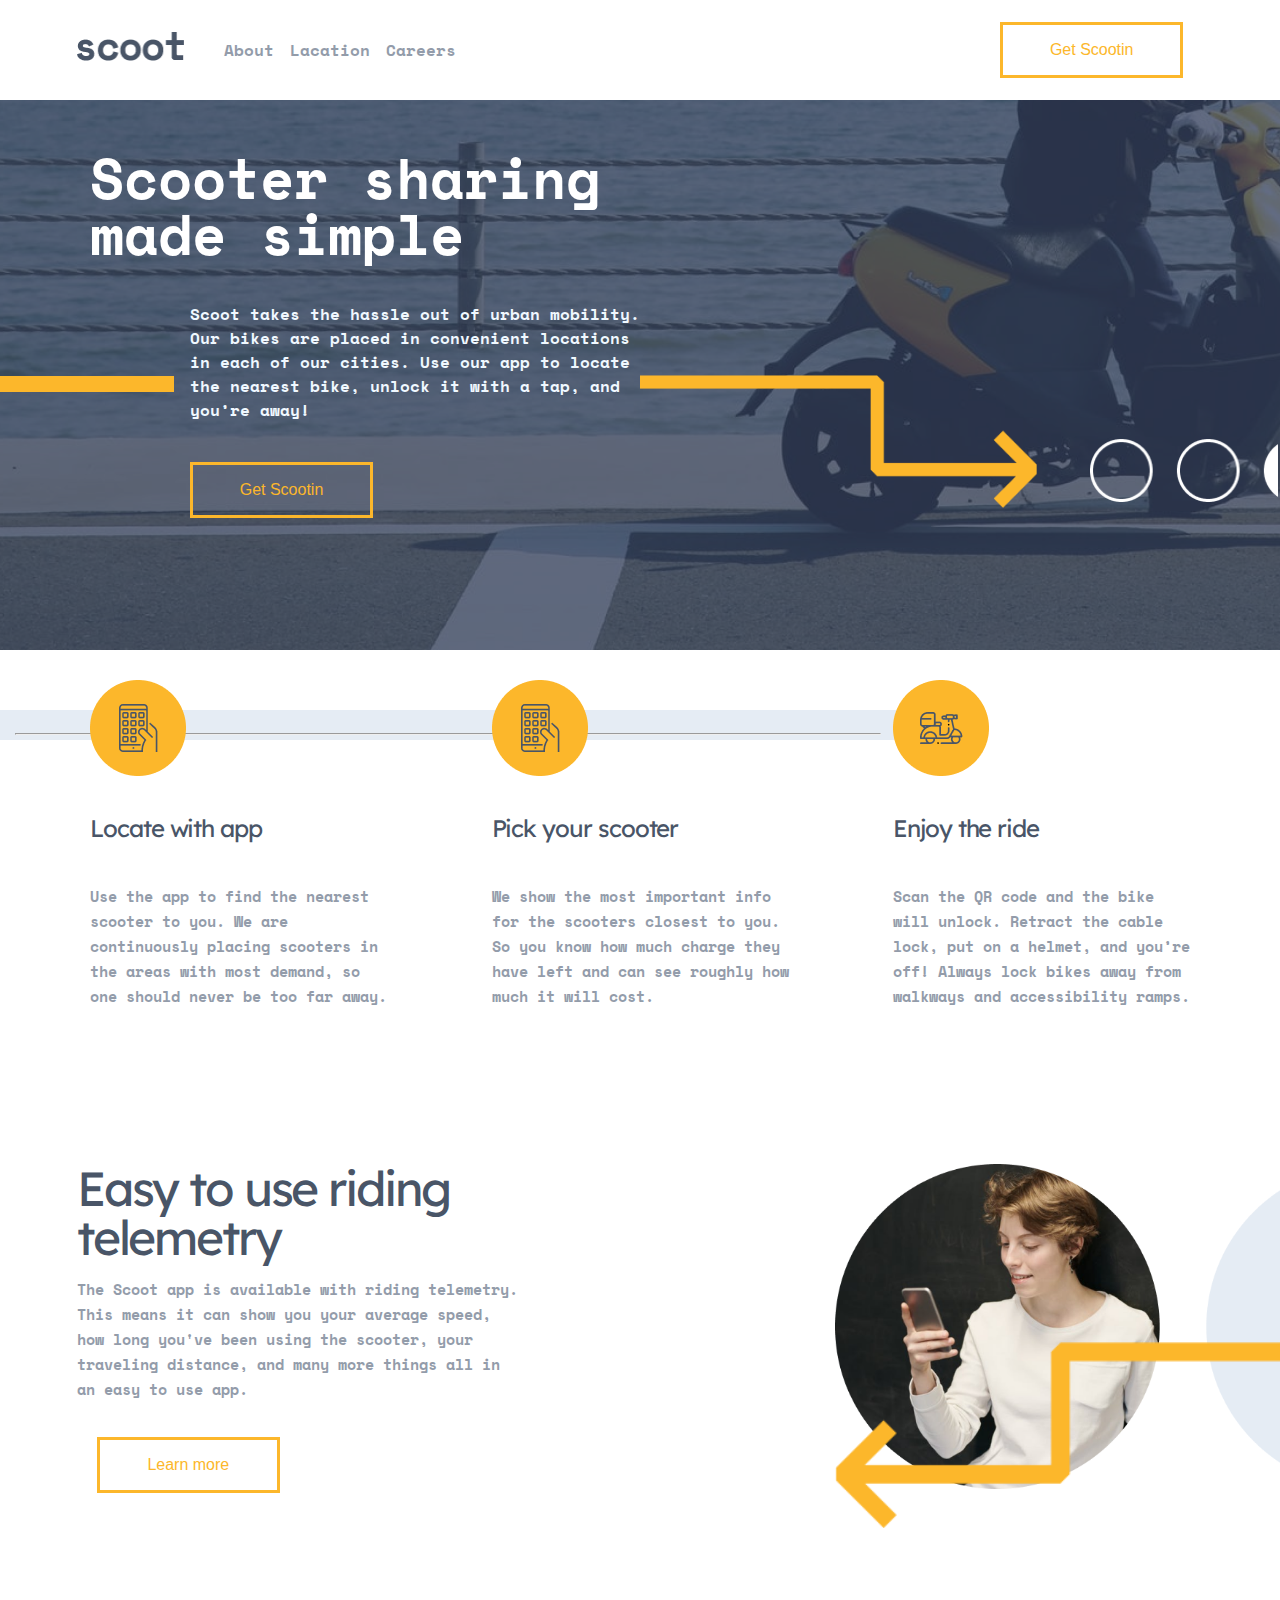
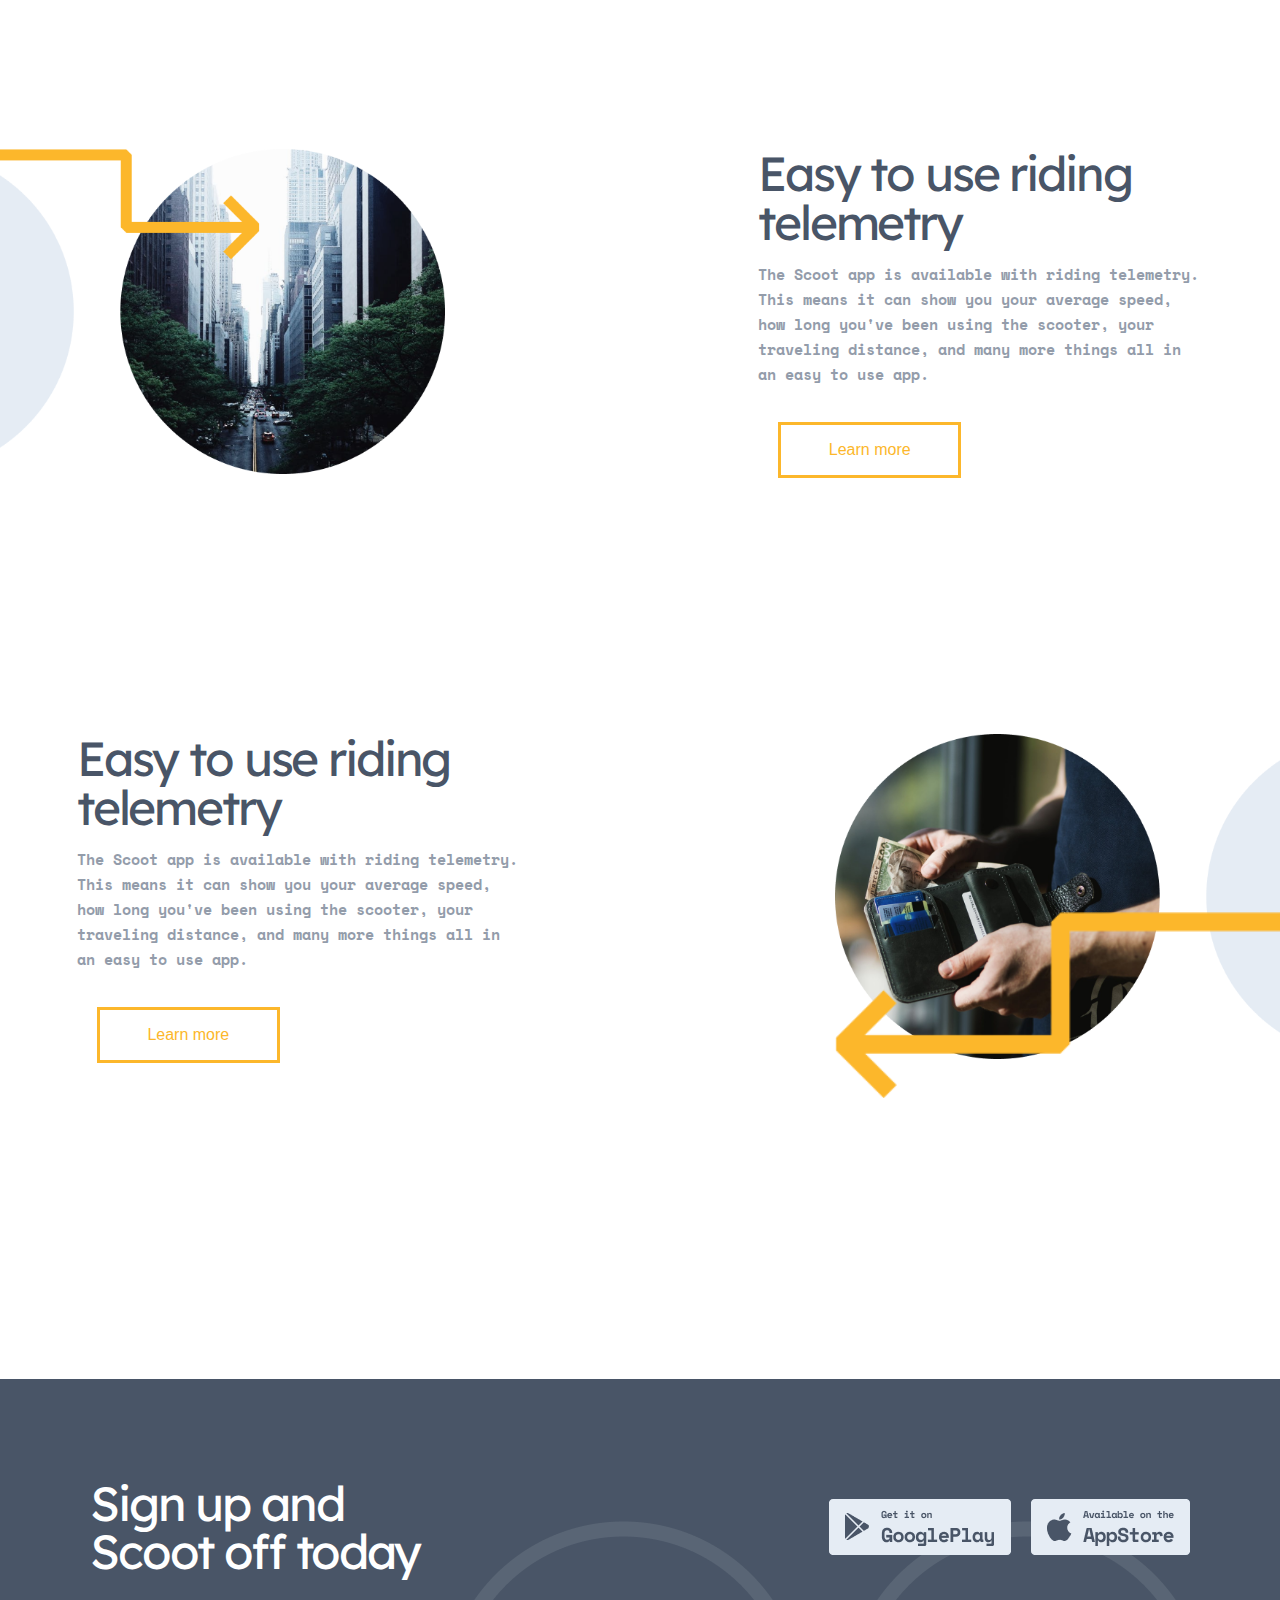
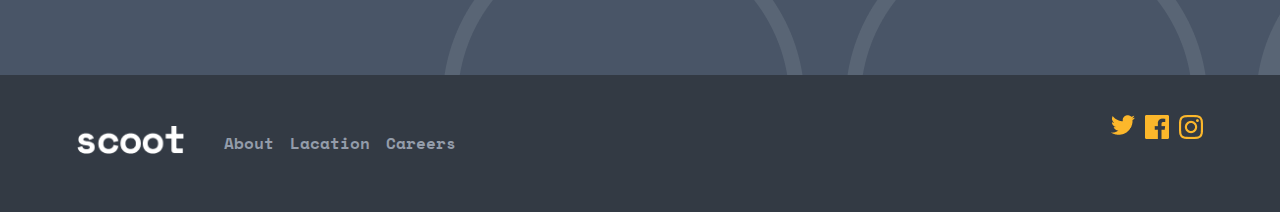
==== index.html @ 7765dd11 "nt-exam-month2" ====
<!DOCTYPE html>
<html lang="en">

<head>
  <meta charset="UTF-8" />
  <meta name="viewport" content="width=device-width, initial-scale=1.0" />
  <title></title>
  <link rel="stylesheet" href="css/main.css" />
</head>

<body>
  <h1 class="visually-hidden">Pixer</h1>

  <header class="header">
    <div class="header--nav">
      <img src="./img/burger.png" alt="" class="burger">
      <div class="logo">
        <a href="./index.html"><img src="./img/scoot.png" alt="" width="107px"></a>

      </div>

      <ul class="nav">
        <li class="nav--eliment"><a href="./about.html" class="nav--link">About</a></li>
        <li class="nav--eliment"><a href="" class="nav--link">Lacation</a></li>
        <li class="nav--eliment"><a href="" class="nav--link">Careers</a></li>
      </ul>
    </div>
    <button class="header--btn">Get Scootin</button>
  </header>


  <div class="intro">
    <div class="container">
      <span>Scooter sharing made simple</span>
      <p>Scoot takes the hassle out of urban mobility. Our bikes are placed in convenient locations in each of our
        cities. Use our app to locate the nearest bike, unlock it with a tap, and you’re away!</p>
      <button>Get Scootin</button>
    </div>
    <hr class="intro__hr">
    <img src="./img/Group1.png" alt="" class="intro--vector">
    <img src="./img/Group7.png" alt="" class="threesikl">
  </div>
  <section class="manual">
    <div class="manual__hr">
      <hr>
    </div>
    <div class="manual--boxs container">

      <div class="manual--box"><img src="./img/Group2.png" alt="" width="96px">
        <span>Locate with app</span>
        <p>Use the app to find the nearest scooter to you. We are continuously placing scooters in the areas with most
          demand, so one should never be too far away. </p>
      </div>
      <div class="manual--box"><img src="./img/Group2.png" alt="" width="96px">
        <span>Pick your scooter</span>
        <p>We show the most important info for the scooters closest to you. So you know how much charge they have left
          and can see roughly how much it will cost.</p>
      </div>
      <div class="manual--box"><img src="./img/Group3.png" alt="" width="96px">
        <span>Enjoy the ride</span>
        <p>Scan the QR code and the bike will unlock. Retract the cable lock, put on a helmet, and you’re off! Always
          lock bikes away from walkways and accessibility ramps.</p>
      </div>
    </div>
  </section>


  <section class="prioritys">
    <div class="priority">
      <div class="priority--text">
        <span>Easy to use
          riding telemetry</span>
        <p>The Scoot app is available with riding telemetry. This means it can show you your average speed, how long
          you've been using the scooter, your traveling distance, and many more things all in an easy to use app.</p>
        <button>Learn more</button>
      </div>
      <div class="priority--img">
        <img src="./img/Group16.png" alt=""><img src="./img/Group10.png" alt="" class="priority__victor">
      </div>
    </div>


    <div class="priority">
      <div class="priority--img">
        <img src="./img/Group41.png" alt="">
      </div>
      <div class="priority--text">
        <span>Easy to use
          riding telemetry</span>
        <p>The Scoot app is available with riding telemetry. This means it can show you your average speed, how long
          you've been using the scooter, your traveling distance, and many more things all in an easy to use app.</p>
        <button>Learn more</button>
      </div>

    </div>


    <div class="priority">
      <div class="priority--text">
        <span>Easy to use
          riding telemetry</span>
        <p>The Scoot app is available with riding telemetry. This means it can show you your average speed, how long
          you've been using the scooter, your traveling distance, and many more things all in an easy to use app.</p>
        <button>Learn more</button>
      </div>
      <div class="priority--img">
        <img src="./img/Group22.png" alt=""><img src="./img/Group10.png" alt="" class="priority__victor">
      </div>
    </div>
  </section>
  <section class="call">
    <div class="container call-container">

      <span>Sign up and Scoot off today</span>
      <div class="call--imges">
        <img src="./img/Group11.png" alt="">
        <img src="./img/Group12.png" alt="">
      </div>
    </div>

  </section>
  <footer class="footer">
    <div class="header--nav">
      <div class="logo">
        <a href="./index.html"><img src="./img/scoot1.png" alt="" width="107px"></a>

      </div>

      <ul class="nav footernav">
        <li class="nav--eliment"><a href="./about.html" class="nav--link">About</a></li>
        <li class="nav--eliment"><a href="" class="nav--link">Lacation</a></li>
        <li class="nav--eliment"><a href="" class="nav--link">Careers</a></li>
      </ul>
    </div>
    <div class="footer--img"><a href="#"><img src="./img/tweet.png" alt=""></a><a href="#"><img src="./img/face.png" alt=""></a><a href="#"><img src="./img/insta.png" alt=""></a></div>
  </footer>
</body>

</html>
---- css/main.css ----
/*! normalize.css v8.0.1 | MIT License | github.com/necolas/normalize.css */
@import url("https://fonts.googleapis.com/css2?family=Barlow:ital,wght@0,100;0,200;0,300;0,400;0,500;0,600;0,700;0,800;0,900;1,100;1,200;1,300;1,400;1,500;1,600;1,700;1,800;1,900&family=Fraunces:ital,opsz,wght@0,9..144,100;0,9..144,200;0,9..144,300;0,9..144,400;0,9..144,500;0,9..144,600;0,9..144,700;0,9..144,800;0,9..144,900;1,9..144,100;1,9..144,200;1,9..144,300;1,9..144,400;1,9..144,500;1,9..144,600;1,9..144,700;1,9..144,800;1,9..144,900&family=Lexend+Deca&family=Space+Mono:wght@700&display=swap");
html {
  line-height: 1.15;
  -webkit-text-size-adjust: 100%;
}

body {
  margin: 0;
}

main {
  display: block;
}

h1 {
  font-size: 2em;
  margin: 0.67em 0;
}

hr {
  box-sizing: content-box;
  height: 0;
  overflow: visible;
}

pre {
  font-family: monospace, monospace;
  font-size: 1em;
}

a {
  background-color: transparent;
}

abbr[title] {
  border-bottom: none;
  text-decoration: underline;
  -webkit-text-decoration: underline dotted;
          text-decoration: underline dotted;
}

b, strong {
  font-weight: bolder;
}

code, kbd, samp {
  font-family: monospace, monospace;
  font-size: 1em;
}

small {
  font-size: 80%;
}

sub, sup {
  font-size: 75%;
  line-height: 0;
  position: relative;
  vertical-align: baseline;
}

sub {
  bottom: -0.25em;
}

sup {
  top: -0.5em;
}

img {
  border-style: none;
}

button, input, optgroup, select, textarea {
  font-family: inherit;
  font-size: 100%;
  line-height: 1.15;
  margin: 0;
}

button, input {
  overflow: visible;
}

button, select {
  text-transform: none;
}

[type=button], [type=reset], [type=submit], button {
  -webkit-appearance: button;
}

[type=button]::-moz-focus-inner, [type=reset]::-moz-focus-inner, [type=submit]::-moz-focus-inner, button::-moz-focus-inner {
  border-style: none;
  padding: 0;
}

[type=button]:-moz-focusring, [type=reset]:-moz-focusring, [type=submit]:-moz-focusring, button:-moz-focusring {
  outline: 1px dotted ButtonText;
}

fieldset {
  padding: 0.35em 0.75em 0.625em;
}

legend {
  box-sizing: border-box;
  color: inherit;
  display: table;
  max-width: 100%;
  padding: 0;
  white-space: normal;
}

progress {
  vertical-align: baseline;
}

textarea {
  overflow: auto;
}

[type=checkbox], [type=radio] {
  box-sizing: border-box;
  padding: 0;
}

[type=number]::-webkit-inner-spin-button, [type=number]::-webkit-outer-spin-button {
  height: auto;
}

[type=search] {
  -webkit-appearance: textfield;
  outline-offset: -2px;
}

[type=search]::-webkit-search-decoration {
  -webkit-appearance: none;
}

::-webkit-file-upload-button {
  -webkit-appearance: button;
  font: inherit;
}

details {
  display: block;
}

summary {
  display: list-item;
}

template {
  display: none;
}

[hidden] {
  display: none;
}

/* open-sans-regular - latin */
@font-face {
  font-family: "Lexend Deca" sans-serif;
  font-style: normal;
  font-weight: 400;
  @import url("https://fonts.googleapis.com/css2?family=Lexend+Deca&family=Space+Mono:wght@700&display=swap");
}
/* open-sans-700 - latin */
@font-face {
  font-family: "Space Mono" sans-serif;
  font-style: normal;
  font-weight: 700;
  @import url("https://fonts.googleapis.com/css2?family=Lexend+Deca&family=Space+Mono:wght@700&display=swap");
}
.container {
  width: 90%;
  margin: 0 auto;
  padding: 0 auto;
}

html {
  box-sizing: border-box;
  height: 100%;
  scroll-behavior: smooth;
}

button {
  width: 183px;
  height: 56px;
  color: #FCB72B;
  border: 3px solid #FCB72B;
  background-color: transparent;
  cursor: pointer;
  margin: 20px;
}

p,
a {
  text-decoration: none;
  color: #000000;
  font-family: "Space Mono";
  font-style: normal;
  font-weight: 700;
}

a:hover {
  color: #FCB72B;
}

span {
  font-family: "Lexend Deca";
  font-style: normal;
  font-weight: 400;
  font-size: 15px;
  line-height: 25px;
  color: #FFFFFF;
}

*,
*::before,
*::after {
  box-sizing: inherit;
}

body {
  display: flex;
  flex-direction: column;
  height: 100%;
  padding: 0;
  margin: 0;
  font-family: "Open Sans", "Arial", sans-serif;
  font-size: 16px;
  line-height: 1.5;
  color: #000000;
}

img {
  max-width: 100%;
  height: auto;
}

.blue-link {
  display: inline-block;
  padding: 8px 16px;
  background-color: #00bafc;
  border-radius: 5px;
  text-decoration: none;
  color: #fff;
}
.blue-link:hover {
  opacity: 0.8;
}
.blue-link:active {
  opacity: 0.6;
}

.visually-hidden {
  position: absolute;
  width: 1px;
  height: 1px;
  margin: -1px;
  border: 0;
  padding: 0;
  clip: rect(0 0 0 0);
  overflow: hidden;
}

.container {
  max-width: 1130px;
  padding-left: 15px;
  padding-right: 15px;
  margin-left: auto;
  margin-right: auto;
}

header {
  display: flex;
  justify-content: center;
  position: fixed;
  background-color: #fff;
  width: 100vw;
  margin: 0 auto;
  padding: 0 6%;
  opacity: 1;
  z-index: 3;
}

.logo {
  width: 107px;
}

.header--nav {
  display: flex;
  flex-wrap: wrap;
  align-items: center;
  width: 420px;
}

a {
  color: #939CAA;
}

.nav {
  display: flex;
  justify-content: space-between;
  width: 272px;
  list-style: none;
}

.header {
  display: flex;
  justify-content: space-between;
  height: 100px;
  flex-wrap: wrap;
  align-items: center;
}

.burger {
  display: none;
  cursor: pointer;
}

p {
  color: aliceblue;
}

@media only screen and (max-width: 370px) {
  .burger {
    display: flex;
  }
  .nav {
    display: none;
  }
  .header .header--btn {
    display: none;
  }
  .logo {
    margin: 0 auto;
  }
}
.hero {
  margin-top: 80px;
}
.hero__container {
  display: flex;
  align-items: center;
  justify-content: space-between;
}
.hero__content {
  max-width: 470px;
}
.hero__title {
  margin: 0;
  margin-bottom: 16px;
  font-size: 30px;
  line-height: 130%;
}
.hero__text {
  margin: 0;
  margin-bottom: 16px;
  font-size: 16px;
  line-height: 24px;
}
.hero__video {
  border-radius: 5px;
}

@media only screen and (max-width: 992px) {
  .hero__content {
    max-width: 400px;
  }
  .hero__title {
    font-size: 24px;
  }
  .hero__text {
    font-size: 13px;
    line-height: 20px;
  }
  .hero__wrapper {
    position: relative;
    width: 40%;
    padding-bottom: 25%; /* 16:9 */
    padding-top: 25px;
    height: 0;
  }
  .hero__video {
    position: absolute;
    top: 0;
    left: 0;
    width: 100%;
    height: 100%;
  }
}
@media only screen and (max-width: 768px) {
  .hero__container {
    flex-direction: column-reverse;
  }
  .hero__wrapper {
    margin-bottom: 32px;
    position: relative;
    width: 100%;
    padding-bottom: 50%; /* 16:9 */
    padding-top: 25px;
    height: 0;
  }
}
.intro__hr {
  width: 203px;
  height: 0;
  border: 8px solid #FCB72B;
  position: relative;
  top: -170px;
  left: -45%;
}

.intro {
  background-image: url("../img/group42.png");
  height: 650px;
  max-width: 100vw;
}
.intro span {
  margin-top: 150px;
  display: inline-block;
  width: 560px;
  font-family: "Space Mono";
  font-style: normal;
  font-weight: 700;
  font-size: 56px;
  line-height: 56px;
}
.intro p {
  position: relative;
  width: 460px;
  height: 100px;
  margin-top: 40px;
  margin-bottom: 40px;
  margin-left: 100px;
  z-index: 2;
}
.intro button {
  margin-left: 100px;
}
.intro .intro--vector {
  position: relative;
  top: -195px;
  left: 50%;
  z-index: 0;
  width: 31%;
}
.intro .threesikl {
  position: relative;
  top: -200px;
  width: 14.7%;
  left: 53.8%;
}

.about--intro {
  margin-top: 100px;
  height: 200px;
  padding-top: 20px;
}
.about--intro img {
  z-index: -2;
}
.about--intro h1 {
  position: absolute;
  top: 15%;
  font-family: "Space Mono";
  font-style: normal;
  font-weight: 700;
  font-size: 56px;
  line-height: 56px;
  letter-spacing: -2.5px;
  z-index: 3;
  color: #FFFFFF;
}

@media only screen and (max-width: 768px) {
  .intro button {
    margin: 0 auto;
    display: flex;
    justify-content: center;
    align-items: center;
  }
  .intro span {
    width: 573px;
    height: 112px;
    font-size: 56px;
    line-height: 56px;
    /* or 100% */
    text-align: center;
    letter-spacing: -2.5px;
    color: #FFFFFF;
  }
  .intro .intro__hr {
    display: none;
  }
  .intro .intro--vector {
    position: relative;
    top: -15px;
    left: 0;
  }
  .intro .threesikl {
    top: -18px;
  }
  .intro p {
    width: 100%;
    padding: 0 auto;
    margin: 30px auto;
  }
}
@media only screen and (max-width: 375px) {
  .about--intro {
    width: 100%;
    height: 200px;
    text-align: center;
    margin: 100px auto;
    padding: 0 auto;
  }
  .about--intro h1 {
    text-align: center;
    font-size: 40px;
    line-height: 40px;
    position: absolute;
    top: 13%;
    left: auto;
    margin-left: 100px;
  }
  .intro span {
    font-size: 40px;
    width: 300px;
  }
  .intro .intro--vector {
    width: 150px;
    position: relative;
    top: -20px;
    -o-object-fit: scale-down;
       object-fit: scale-down;
    left: -95px;
  }
  .intro .threesikl {
    display: none;
  }
  .intro button {
    position: relative;
    top: 40px;
  }
}
.manual--boxs {
  display: flex;
  justify-content: space-between;
}

.manual__hr {
  width: 70%;
  height: 0px;
  background-color: #E5ECF4;
  border: 15px solid #E5ECF4;
  position: relative;
  top: 60px;
  z-index: -2;
}

.manual--box {
  width: 27%;
  display: flex;
  flex-wrap: wrap;
  justify-content: start;
}
.manual--box span {
  margin-top: 40px;
  margin-bottom: 25px;
  width: 300px;
  height: 28px;
  letter-spacing: -1.07143px;
  font-size: 24px;
  color: #495567;
}
.manual--box p {
  width: 300px;
  font-size: 15px;
  line-height: 25px;
  color: #939CAA;
}

@media only screen and (max-width: 768px) {
  .manual__hr {
    width: 10px;
    height: 400px;
    position: absolute;
    top: 500px;
    left: 13%;
  }
  .manual--boxs {
    display: block;
    margin-top: 45px;
    margin-bottom: 140px;
  }
  .manual--boxs .manual--box {
    width: 100%;
    position: relative;
    height: 150px;
  }
  .manual--boxs .manual--box img {
    width: 96px;
    height: 96px;
  }
  .manual--boxs .manual--box span {
    width: 40%;
    position: absolute;
    top: -35px;
    left: 130px;
  }
  .manual--boxs .manual--box p {
    width: 70%;
    position: absolute;
    top: 20px;
    left: 130px;
  }
}
@media only screen and (max-width: 375px) {
  .manual__hr {
    display: none;
  }
  .manual--boxs {
    display: block;
    margin-top: 45px;
    width: 311px;
  }
  .manual--boxs .manual--box {
    width: 311px;
    position: relative;
    height: 270px;
    display: flex;
    flex-wrap: wrap;
    justify-content: center;
    margin-bottom: 140px;
  }
  .manual--boxs .manual--box img {
    width: 56px;
    height: 56px;
  }
  .manual--boxs .manual--box span {
    width: 300px;
    position: relative;
    top: 0px;
    left: auto;
    text-align: center;
  }
  .manual--boxs .manual--box p {
    width: 300px;
    position: relative;
    top: -40px;
    left: 0;
    text-align: center;
  }
}
.priority {
  margin-top: 140px;
  display: flex;
  flex-wrap: wrap;
  align-items: start;
  justify-content: space-between;
}
.priority .priority--img {
  width: 445px;
  height: 445px;
  position: relative;
}
.priority .priority--img .priority__victor {
  position: absolute;
  top: 40%;
  left: 0;
  width: 700px;
}
.priority .priority--text {
  width: 445px;
  height: 445px;
  margin: 0 6%;
}
.priority .priority--text span {
  font-size: 48px;
  line-height: 48px;
  /* or 100% */
  letter-spacing: -2.14286px;
  color: #495567;
}
.priority .priority--text p {
  font-size: 15px;
  line-height: 25px;
  /* or 167% */
  color: #939CAA;
}

.priority:nth-child(2) {
  display: flex;
}
.priority:nth-child(2) .priority--img {
  order: 1;
  position: relative;
  left: 0%;
}
.priority:nth-child(2) .priority--text {
  order: 2;
}

@media only screen and (max-width: 768px) {
  .prioritys {
    width: 780px;
  }
  .priority--img {
    width: 745px;
    display: flex;
    justify-content: right;
  }
  .priority {
    width: 768px;
  }
  .priority:nth-child(1) .priority--img {
    width: 745px;
    position: relative;
    left: 17%;
    order: -1;
    margin-bottom: 100px;
    margin: 100 auto;
  }
  .priority:nth-child(1) .priority--text {
    text-align: center;
  }
  .priority:nth-child(2) {
    display: flex;
    align-items: start;
  }
  .priority:nth-child(2) .priority--img {
    width: 745px;
    position: relative;
    left: -5%;
    align-items: start;
    order: -1;
    margin-bottom: 40px;
  }
  .priority:nth-child(3) .priority--img {
    width: 705px;
    position: relative;
    left: 17%;
    order: -1;
    margin-bottom: 100px;
    margin: 100 auto;
  }
  .priority:nth-child(3) .priority--text {
    text-align: center;
  }
}
@media only screen and (max-width: 375px) {
  .prioritys {
    width: 300px;
  }
  .priority--img {
    width: 300px;
  }
  .priority {
    width: 300px;
  }
}
.call {
  margin-top: 200px;
  background-image: url("../img/Mask.png");
}
.call .call-container {
  display: flex;
  align-items: center;
  justify-content: space-between;
  flex-wrap: wrap;
}
.call .call-container span {
  margin-top: 100px;
  margin-bottom: 100px;
  display: flex;
  width: 350px;
  height: 96px;
  font-size: 48px;
  line-height: 48px;
  /* or 100% */
  letter-spacing: -2.14286px;
  color: #FFFFFF;
}
.call .call-container .call--imges {
  display: flex;
  gap: 20px;
  justify-content: center;
}

@media only screen and (max-width: 768px) {
  .call {
    padding: 0 auto;
    padding-bottom: 65px;
  }
  .call .call-container {
    justify-content: center;
  }
  .call .call-container span {
    text-align: center;
  }
}
footer {
  background-color: #333A44;
  width: 100%;
  padding: 40px 6%;
}

.footer--img {
  display: flex;
  justify-content: right;
  position: relative;
  top: -px;
  gap: 10px;
}

.footer {
  display: flex;
  justify-content: space-between;
  flex-wrap: wrap;
  align-content: center;
  text-align: center;
}

@media only screen and (max-width: 370px) {
  footer {
    height: 478px;
  }
  footer .footernav {
    display: flex;
    flex-wrap: wrap;
  }
  footer .footernav .nav--eliment {
    width: 300px;
    margin: 0 auto;
  }
  footer .footer--img {
    width: 300px;
    margin: 0 auto;
    gap: 10px;
    display: flex;
    justify-content: center;
  }
}
.values {
  display: flex;
  justify-content: center;
  flex-wrap: wrap;
  gap: 20px;
}
.values .value {
  width: 350px;
  display: flex;
  justify-content: center;
  flex-wrap: wrap;
}
.values .value span {
  position: relative;
  top: 40px;
  font-size: 24px;
  line-height: 28px;
  text-align: center;
  letter-spacing: -1.07143px;
  color: #495567;
}
.values .value p {
  position: relative;
  top: 40px;
  font-size: 15px;
  line-height: 25px;
  text-align: center;
  color: #939CAA;
}
.values .value .value__images {
  position: relative;
  top: 180px;
  left: -165px;
  width: 96px;
  height: 96px;
}

.value__img {
  border-radius: 50%;
}

@media only screen and (max-width: 375px) {
  .values .value .value__images {
    position: relative;
    top: -50px;
    left: 60px;
  }
}
.p--none p {
  display: none;
}

.faq__h3 {
  margin-top: 120px;
  width: 100%;
  display: flex;
  justify-content: center;
  font-size: 48px;
  line-height: 48px;
  /* identical to box height, or 100% */
  text-align: center;
  letter-spacing: -2.14286px;
  color: #495567;
}

.fac-divs {
  display: flex;
  flex-wrap: wrap;
  justify-content: space-between;
}
.fac-divs .fac--textdiv {
  padding: 32px 40px;
  background: #F2F5F9;
  margin-bottom: 40px;
}
.fac-divs .fac--textdiv:hover {
  background: #FFF4DF;
}
.fac-divs .fac--text {
  width: 730px;
}
.fac-divs .fac--text p {
  font-size: 15px;
  line-height: 25px;
  /* or 167% */
  color: #495567;
}

.theme span {
  font-size: 40px;
  line-height: 48px;
  margin-bottom: 40px;
  /* identical to box height, or 120% */
  letter-spacing: -1.78571px;
  color: #495567;
}

.span {
  display: flex;
  justify-content: space-between;
}
.span span {
  font-size: 24px;
  line-height: 28px;
  /* identical to box height, or 117% */
  letter-spacing: -1.07143px;
  color: #495567;
}/*# sourceMappingURL=main.css.map */
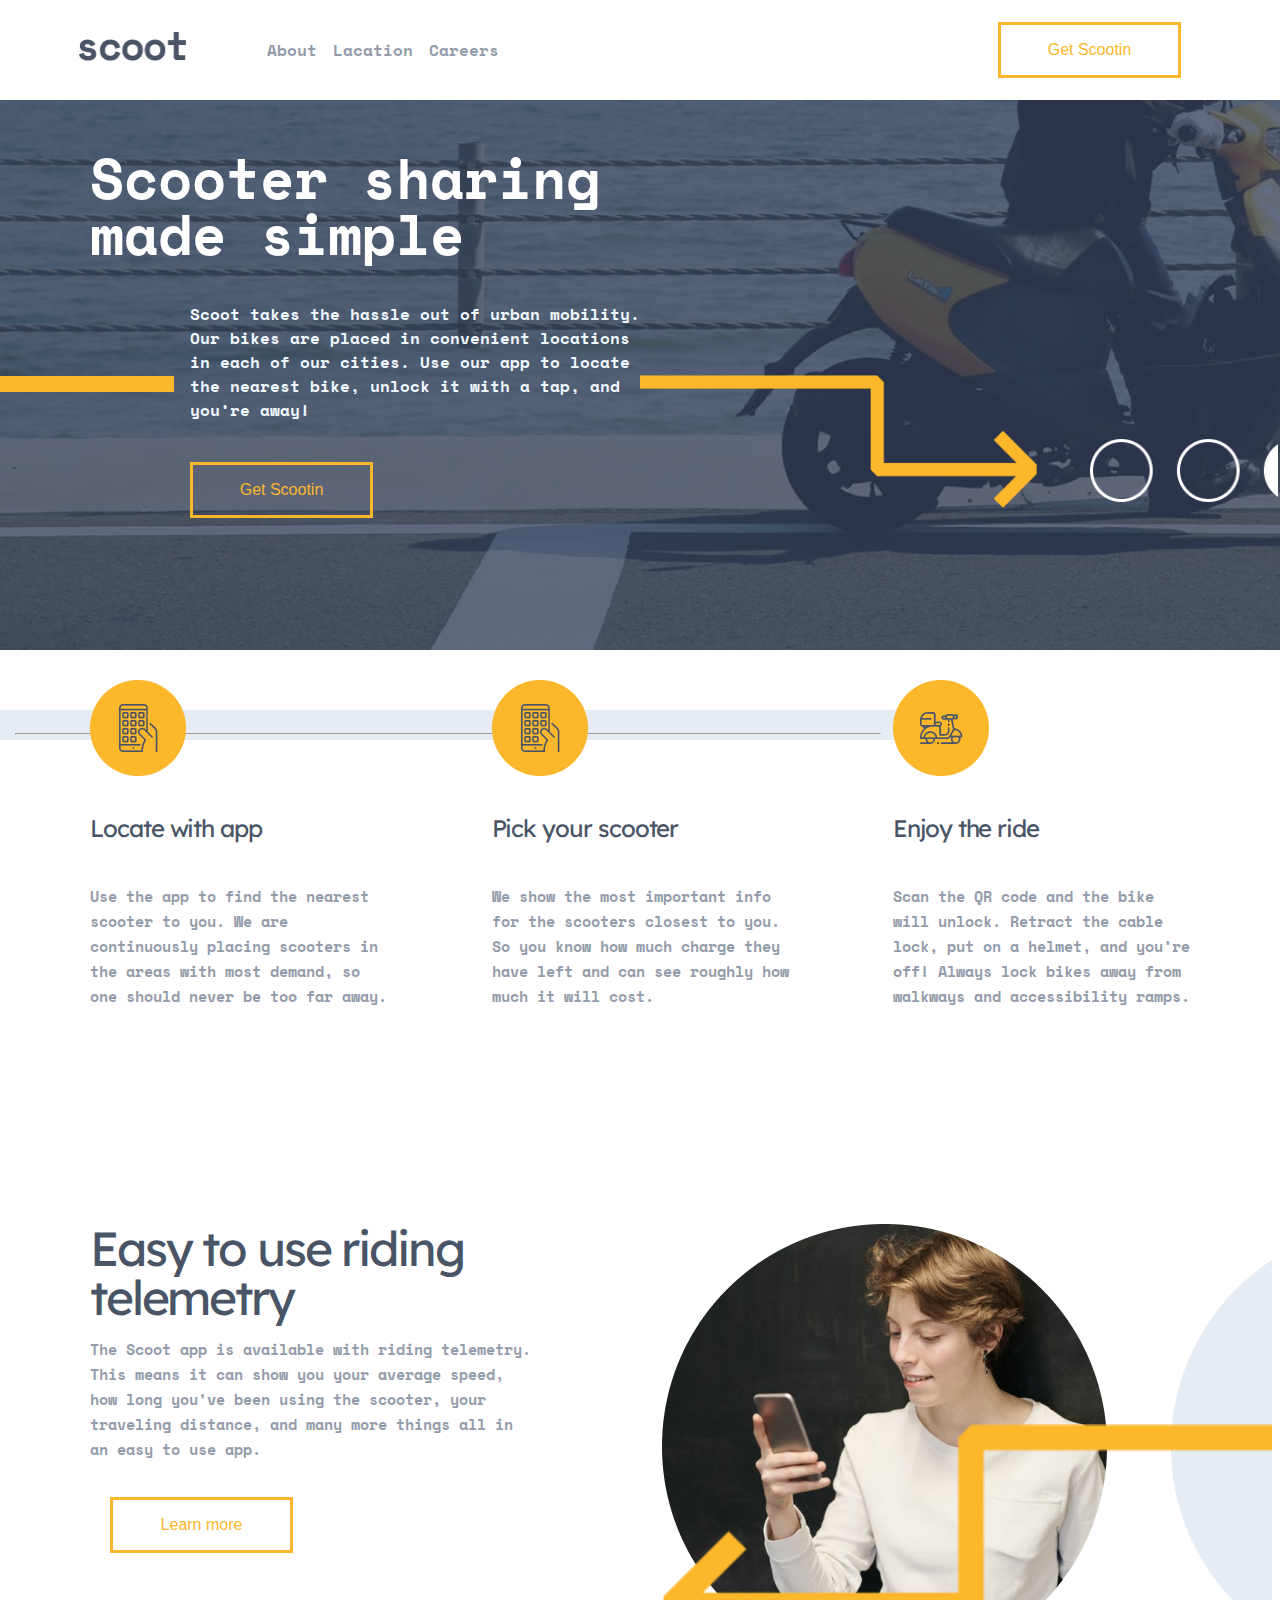
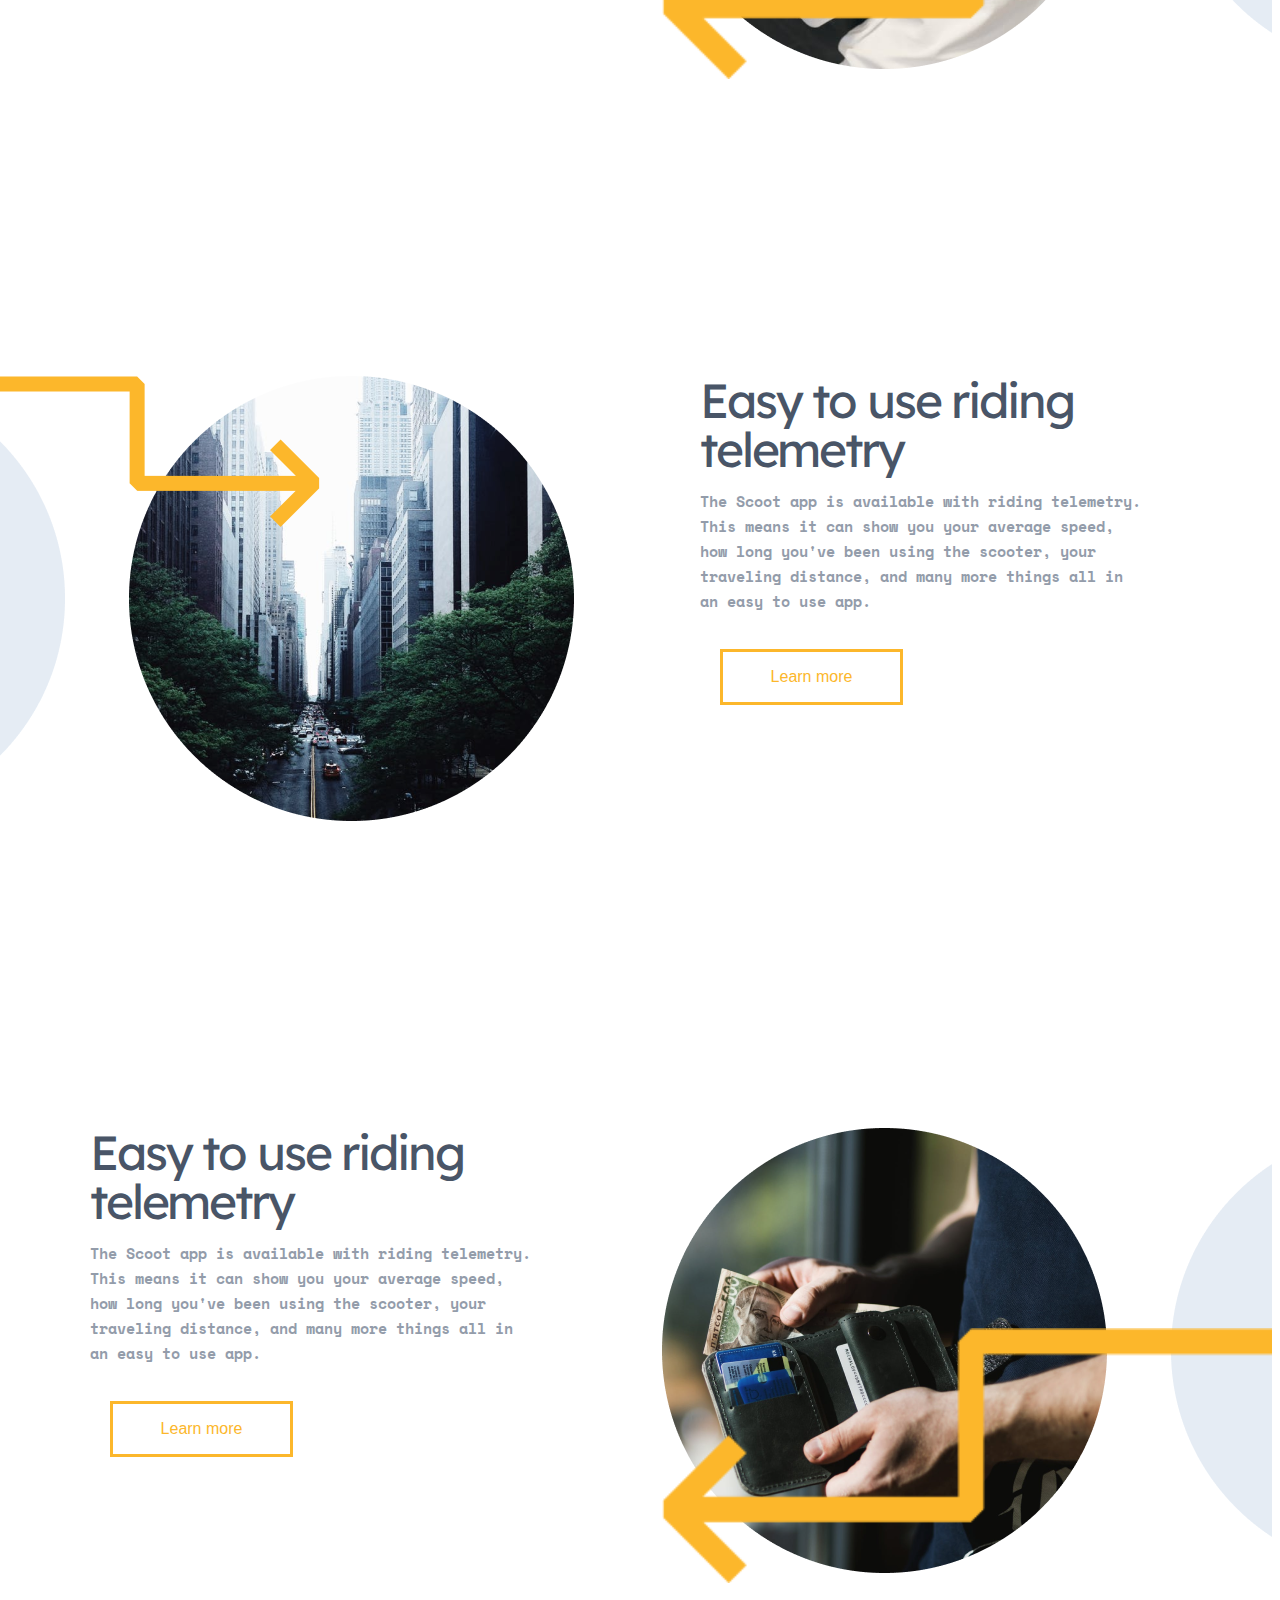
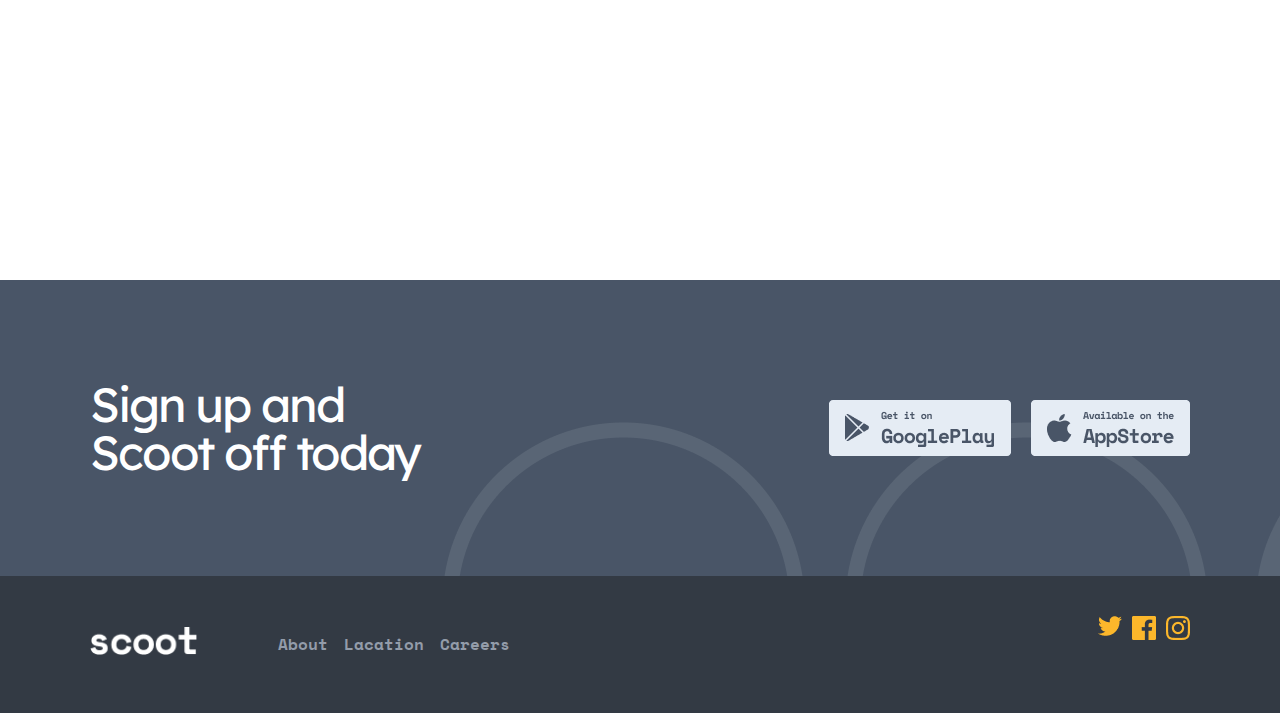
==== commit 9e2de50c: "end" ====
--- a/index.html
+++ b/index.html
@@ -11,21 +11,23 @@
 <body>
   <h1 class="visually-hidden">Pixer</h1>
 
-  <header class="header">
-    <div class="header--nav">
-      <img src="./img/burger.png" alt="" class="burger">
-      <div class="logo">
-        <a href="./index.html"><img src="./img/scoot.png" alt="" width="107px"></a>
+  <header>
+    <div class="header container">
+      <div class="header--nav">
+        <img src="./img/burger.png" alt="" class="burger">
+        <div class="logo">
+          <a href="./index.html"><img src="./img/scoot.png" alt="" width="107px"></a>
 
+        </div>
+
+        <ul class="nav">
+          <li class="nav--eliment"><a href="./about.html" class="nav--link">About</a></li>
+          <li class="nav--eliment"><a href="" class="nav--link">Lacation</a></li>
+          <li class="nav--eliment"><a href="" class="nav--link">Careers</a></li>
+        </ul>
       </div>
-
-      <ul class="nav">
-        <li class="nav--eliment"><a href="./about.html" class="nav--link">About</a></li>
-        <li class="nav--eliment"><a href="" class="nav--link">Lacation</a></li>
-        <li class="nav--eliment"><a href="" class="nav--link">Careers</a></li>
-      </ul>
+      <button class="header--btn">Get Scootin</button>
     </div>
-    <button class="header--btn">Get Scootin</button>
   </header>
 
 
@@ -65,7 +67,7 @@
   </section>
 
 
-  <section class="prioritys">
+  <section class="prioritys container">
     <div class="priority">
       <div class="priority--text">
         <span>Easy to use
@@ -108,6 +110,10 @@
       </div>
     </div>
   </section>
+
+
+
+
   <section class="call">
     <div class="container call-container">
 
@@ -120,19 +126,22 @@
 
   </section>
   <footer class="footer">
-    <div class="header--nav">
-      <div class="logo">
-        <a href="./index.html"><img src="./img/scoot1.png" alt="" width="107px"></a>
+    <div class="container footcontainer">
+      <div class="header--nav">
+        <div class="logo">
+          <a href="./index.html"><img src="./img/scoot1.png" alt="" width="107px"></a>
 
+        </div>
+
+        <ul class="nav footernav">
+          <li class="nav--eliment"><a href="./about.html" class="nav--link">About</a></li>
+          <li class="nav--eliment"><a href="" class="nav--link">Lacation</a></li>
+          <li class="nav--eliment"><a href="" class="nav--link">Careers</a></li>
+        </ul>
       </div>
-
-      <ul class="nav footernav">
-        <li class="nav--eliment"><a href="./about.html" class="nav--link">About</a></li>
-        <li class="nav--eliment"><a href="" class="nav--link">Lacation</a></li>
-        <li class="nav--eliment"><a href="" class="nav--link">Careers</a></li>
-      </ul>
+      <div class="footer--img"><a href="#"><img src="./img/tweet.png" alt=""></a><a href="#"><img src="./img/face.png"
+            alt=""></a><a href="#"><img src="./img/insta.png" alt=""></a></div>
     </div>
-    <div class="footer--img"><a href="#"><img src="./img/tweet.png" alt=""></a><a href="#"><img src="./img/face.png" alt=""></a><a href="#"><img src="./img/insta.png" alt=""></a></div>
   </footer>
 </body>
 
--- a/css/main.css
+++ b/css/main.css
@@ -175,6 +175,7 @@
   @import url("https://fonts.googleapis.com/css2?family=Lexend+Deca&family=Space+Mono:wght@700&display=swap");
 }
 .container {
+  max-width: 1280px;
   width: 90%;
   margin: 0 auto;
   padding: 0 auto;
@@ -277,12 +278,10 @@
 
 header {
   display: flex;
-  justify-content: center;
+  justify-content: space-between;
   position: fixed;
   background-color: #fff;
-  width: 100vw;
-  margin: 0 auto;
-  padding: 0 6%;
+  width: 100%;
   opacity: 1;
   z-index: 3;
 }
@@ -296,6 +295,7 @@
   flex-wrap: wrap;
   align-items: center;
   width: 420px;
+  justify-content: space-between;
 }
 
 a {
@@ -315,6 +315,8 @@
   height: 100px;
   flex-wrap: wrap;
   align-items: center;
+  max-width: 1280px;
+  margin: 0 auto;
 }
 
 .burger {
@@ -326,7 +328,7 @@
   color: aliceblue;
 }
 
-@media only screen and (max-width: 370px) {
+@media only screen and (max-width: 400px) {
   .burger {
     display: flex;
   }
@@ -511,7 +513,7 @@
     margin: 30px auto;
   }
 }
-@media only screen and (max-width: 375px) {
+@media only screen and (max-width: 400px) {
   .about--intro {
     width: 100%;
     height: 200px;
@@ -620,7 +622,7 @@
     left: 130px;
   }
 }
-@media only screen and (max-width: 375px) {
+@media only screen and (max-width: 400px) {
   .manual__hr {
     display: none;
   }
@@ -657,100 +659,47 @@
     text-align: center;
   }
 }
-.priority {
-  margin-top: 140px;
+.prioritys .priority {
   display: flex;
   flex-wrap: wrap;
-  align-items: start;
-  justify-content: space-between;
-}
-.priority .priority--img {
+  margin-top: 200px;
+}
+.prioritys .priority .priority--text {
   width: 445px;
-  height: 445px;
-  position: relative;
-}
-.priority .priority--img .priority__victor {
-  position: absolute;
-  top: 40%;
-  left: 0;
-  width: 700px;
-}
-.priority .priority--text {
-  width: 445px;
-  height: 445px;
-  margin: 0 6%;
-}
-.priority .priority--text span {
+}
+.prioritys .priority .priority--text span {
   font-size: 48px;
   line-height: 48px;
   /* or 100% */
   letter-spacing: -2.14286px;
   color: #495567;
 }
-.priority .priority--text p {
+.prioritys .priority .priority--text p {
   font-size: 15px;
   line-height: 25px;
   /* or 167% */
   color: #939CAA;
 }
-
-.priority:nth-child(2) {
-  display: flex;
-}
-.priority:nth-child(2) .priority--img {
-  order: 1;
-  position: relative;
-  left: 0%;
-}
-.priority:nth-child(2) .priority--text {
-  order: 2;
-}
-
-@media only screen and (max-width: 768px) {
-  .prioritys {
-    width: 780px;
-  }
+.prioritys .priority .priority--img {
+  position: relative;
+  position: relative;
+  left: 11.5%;
+  margin-bottom: 100px;
+}
+.prioritys .priority .priority--img .priority__victor {
+  position: absolute;
+  left: 0;
+  top: 200px;
+  width: 200%;
+}
+.prioritys .priority .priority--img:nth-child(1) {
+  position: relative;
+  left: -11.5%;
+}
+
+@media only screen and (max-width: 780px) {
   .priority--img {
-    width: 745px;
-    display: flex;
-    justify-content: right;
-  }
-  .priority {
-    width: 768px;
-  }
-  .priority:nth-child(1) .priority--img {
-    width: 745px;
-    position: relative;
-    left: 17%;
-    order: -1;
-    margin-bottom: 100px;
-    margin: 100 auto;
-  }
-  .priority:nth-child(1) .priority--text {
-    text-align: center;
-  }
-  .priority:nth-child(2) {
-    display: flex;
-    align-items: start;
-  }
-  .priority:nth-child(2) .priority--img {
-    width: 745px;
-    position: relative;
-    left: -5%;
-    align-items: start;
-    order: -1;
-    margin-bottom: 40px;
-  }
-  .priority:nth-child(3) .priority--img {
-    width: 705px;
-    position: relative;
-    left: 17%;
-    order: -1;
-    margin-bottom: 100px;
-    margin: 100 auto;
-  }
-  .priority:nth-child(3) .priority--text {
-    text-align: center;
+    order: -2;
   }
 }
 @media only screen and (max-width: 375px) {
@@ -807,18 +756,17 @@
 footer {
   background-color: #333A44;
   width: 100%;
-  padding: 40px 6%;
 }
 
 .footer--img {
   display: flex;
-  justify-content: right;
-  position: relative;
-  top: -px;
+  justify-content: center;
   gap: 10px;
 }
 
-.footer {
+.footcontainer {
+  padding-top: 40px;
+  padding-bottom: 40px;
   display: flex;
   justify-content: space-between;
   flex-wrap: wrap;
@@ -826,13 +774,14 @@
   text-align: center;
 }
 
-@media only screen and (max-width: 370px) {
+@media only screen and (max-width: 400px) {
   footer {
     height: 478px;
   }
   footer .footernav {
     display: flex;
     flex-wrap: wrap;
+    align-items: center;
   }
   footer .footernav .nav--eliment {
     width: 300px;
@@ -843,7 +792,6 @@
     margin: 0 auto;
     gap: 10px;
     display: flex;
-    justify-content: center;
   }
 }
 .values {
@@ -887,7 +835,7 @@
   border-radius: 50%;
 }
 
-@media only screen and (max-width: 375px) {
+@media only screen and (max-width: 400px) {
   .values .value .value__images {
     position: relative;
     top: -50px;
